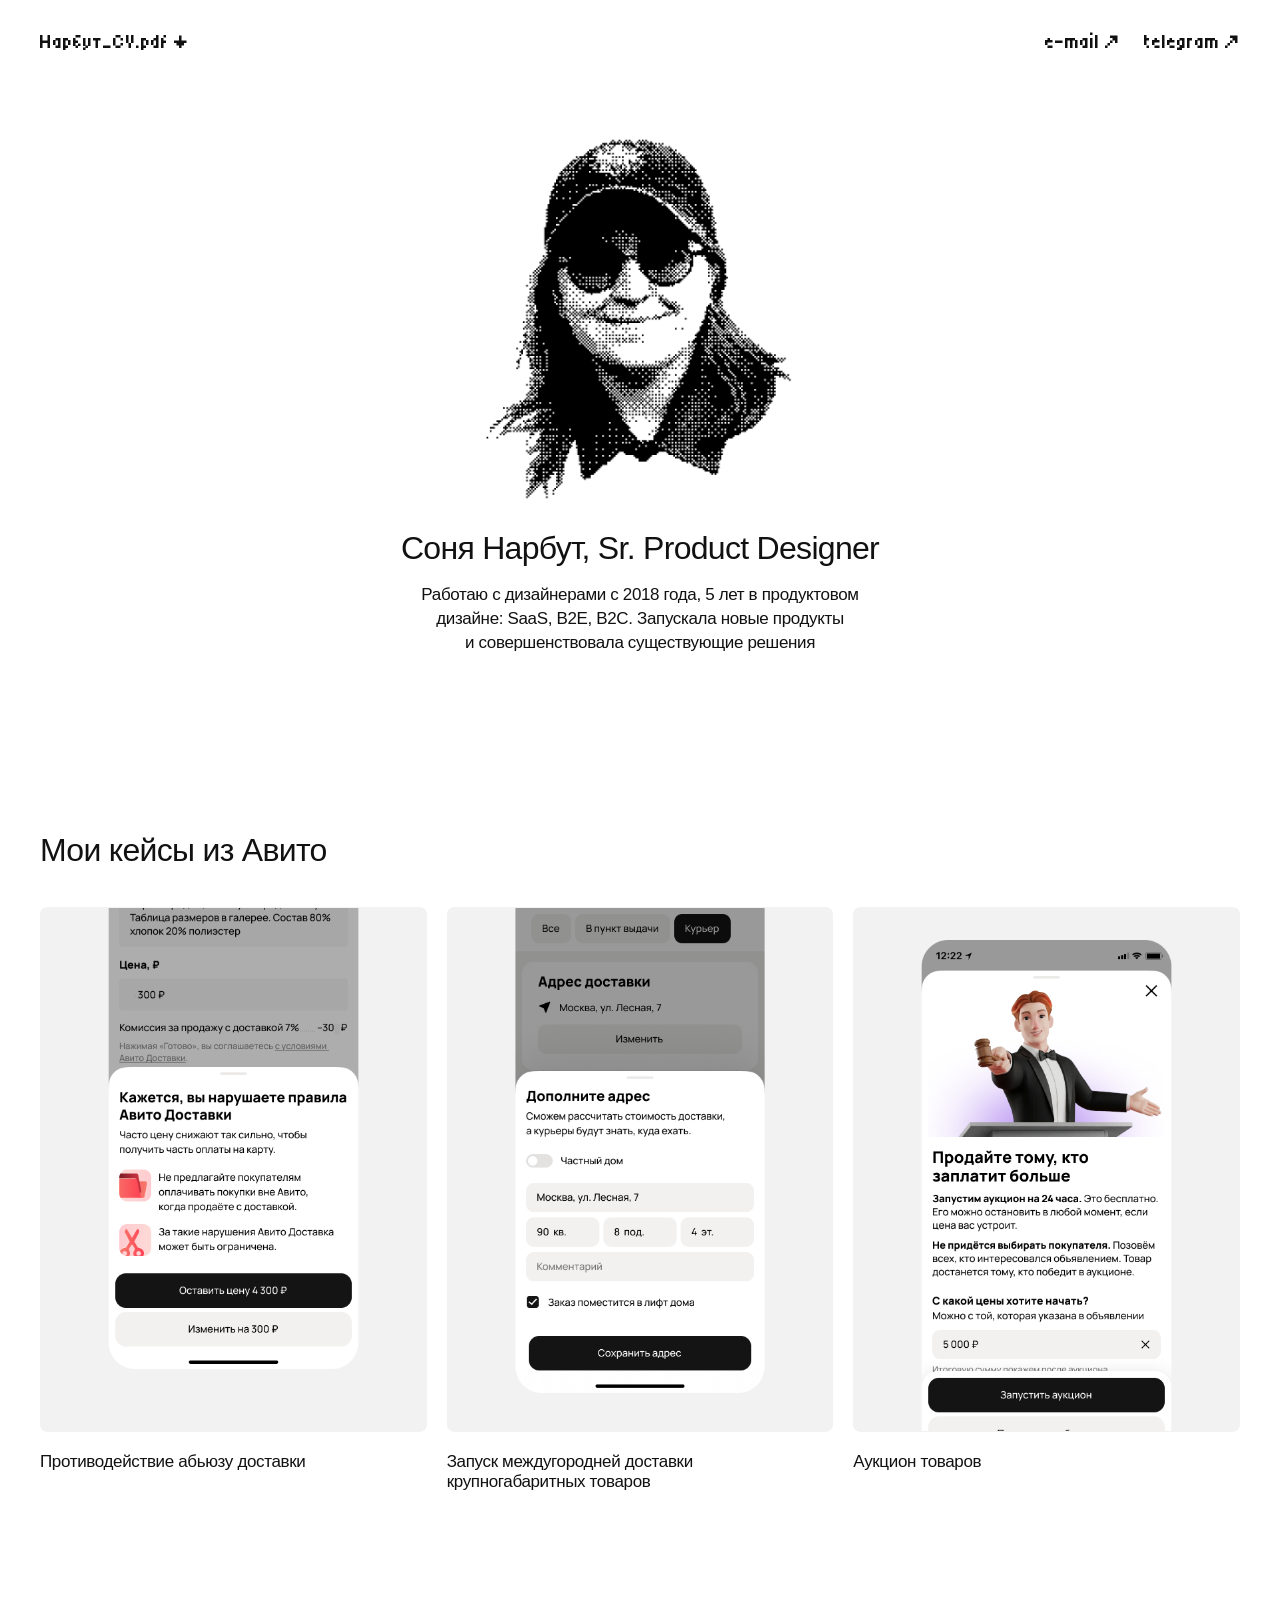
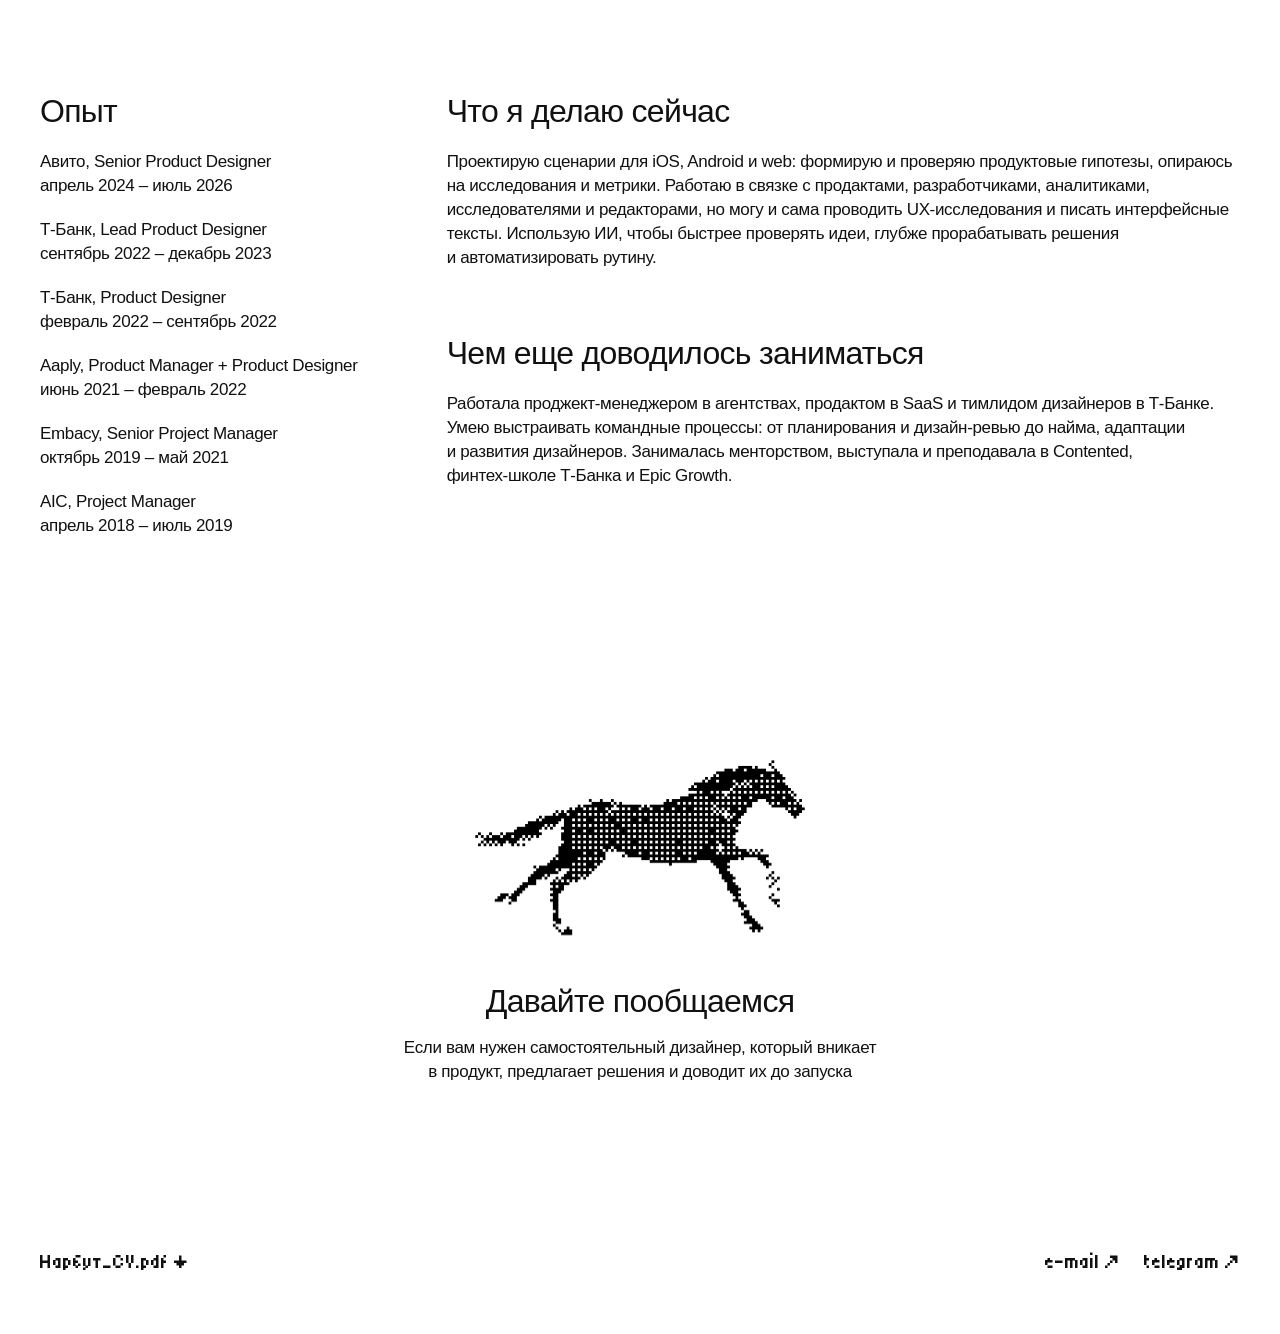
==== index.html @ 5c255e0e "Publish portfolio with case studies and CV" ====
<!doctype html>
<html lang="ru">
<head>
<meta charset="UTF-8">
<meta name="viewport" content="width=device-width, initial-scale=1">
<title>Соня Нарбут — Sr. Product Designer</title>
<meta name="description" content="Портфолио Сони Нарбут, Sr. Product Designer. Кейсы из Авито и опыт работы.">
<link rel="stylesheet" href="styles.css?v=nav-half">
<script src="links.js" defer></script>
<script src="portrait.js" defer></script>
<script src="horse.js" defer></script>
<script src="abuse.js" defer></script>
<script src="delivery.js" defer></script>
<script src="auction.js" defer></script>
</head>
<body>
<header class="navigation container" aria-label="Контакты">
<a data-link="cv" aria-disabled="true">Нарбут_CV.pdf <span aria-hidden="true">↓</span></a>
<div class="social"><a data-link="email" aria-disabled="true"><span class="no-break">e-mail</span> <span aria-hidden="true">↗</span></a><a data-link="telegram" aria-disabled="true">telegram <span aria-hidden="true">↗</span></a></div>
</header>
<main>
<section class="hero container" aria-labelledby="intro-title">
<img class="portrait" draggable="false" src="assets/portrait/1.png" alt="Пиксельный портрет Сони Нарбут" width="1440" height="1556">
<h1 id="intro-title">Соня Нарбут, Sr. Product Designer</h1>
<p>Работаю с&nbsp;дизайнерами с&nbsp;2018 года, 5 лет в&nbsp;продуктовом<br class="desktop-break"> дизайне: SaaS, B2E, B2C. Запускала новые продукты<br class="desktop-break"> и&nbsp;совершенствовала существующие решения</p>
</section>
<section class="cases container" aria-labelledby="cases-title">
<h2 id="cases-title">Мои кейсы из&nbsp;Авито</h2>
<div class="case-grid">
<a class="case" data-link="abuse" href="abuse.html"><div class="case-image abuse-image"><img src="assets/abuse/1.png" width="581" height="786" draggable="false" alt="Противодействие абьюзу доставки — интерфейс Авито"></div><h3>Противодействие абьюзу доставки</h3></a>
<a class="case" data-link="delivery" href="delivery.html"><div class="case-image delivery-image"><img src="assets/delivery/1.png" width="581" height="786" draggable="false" alt="Междугородняя доставка крупногабаритных товаров — интерфейс Авито"></div><h3>Запуск междугородней доставки<br> крупногабаритных товаров</h3></a>
<a class="case" data-link="auction" href="auction.html"><div class="case-image auction-image"><img src="assets/auction/1.png" width="581" height="786" draggable="false" alt="Аукцион товаров — интерфейс Авито"></div><h3>Аукцион товаров</h3></a>
</div>
</section>
<section class="experience container" aria-label="Опыт и навыки">
<div class="career"><h2>Опыт</h2><div class="jobs">
<p>Авито, Senior Product Designer<br>апрель 2024 – июль 2026</p>
<p><span class="no-break">Т-Банк</span>, Lead Product Designer<br>сентябрь 2022 – декабрь 2023</p>
<p><span class="no-break">Т-Банк</span>, Product Designer<br>февраль 2022 – сентябрь 2022</p>
<p>Aaply, Product Manager + Product Designer<br>июнь 2021 – февраль 2022</p>
<p>Embacy, Senior Project Manager<br>октябрь 2019 – май 2021</p>
<p>AIC, Project Manager<br>апрель 2018 – июль 2019</p>
</div></div>
<div class="about"><section><h2>Что я делаю сейчас</h2><p>Проектирую сценарии для&nbsp;iOS, Android и&nbsp;web: формирую и&nbsp;проверяю продуктовые гипотезы, опираюсь на&nbsp;исследования и&nbsp;метрики. Работаю в&nbsp;связке с&nbsp;продактами, разработчиками, аналитиками, исследователями и&nbsp;редакторами, но могу и&nbsp;сама проводить <span class="no-break">UX-исследования</span> и&nbsp;писать интерфейсные тексты. Использую ИИ, чтобы быстрее проверять идеи, глубже прорабатывать решения и&nbsp;автоматизировать рутину.</p></section>
<section><h2>Чем еще доводилось заниматься</h2><p>Работала <span class="no-break">проджект-менеджером</span> в&nbsp;агентствах, продактом в&nbsp;SaaS и&nbsp;тимлидом дизайнеров в&nbsp;<span class="no-break">Т-Банке</span>. Умею выстраивать командные процессы: от&nbsp;планирования и&nbsp;<span class="no-break">дизайн-ревью</span> до&nbsp;найма, адаптации и&nbsp;развития дизайнеров. Занималась менторством, выступала и&nbsp;преподавала в&nbsp;Contented, <span class="no-break">финтех-школе</span> <span class="no-break">Т-Банка</span> и&nbsp;Epic Growth.</p></section></div>
</section>
<section class="contact container" aria-labelledby="contact-title">
<div class="horse-stage"><img class="horse" draggable="false" src="assets/horse/1.png" alt="Пиксельная лошадь" width="1500" height="1386"></div>
<h2 id="contact-title">Давайте пообщаемся</h2>
<p>Если вам нужен самостоятельный дизайнер, который вникает<br class="desktop-break"> в&nbsp;продукт, предлагает решения и&nbsp;доводит их до&nbsp;запуска</p>
</section>
</main>
<footer class="navigation container" aria-label="Контакты">
<a data-link="cv" aria-disabled="true">Нарбут_CV.pdf <span aria-hidden="true">↓</span></a>
<div class="social"><a data-link="email" aria-disabled="true"><span class="no-break">e-mail</span> <span aria-hidden="true">↗</span></a><a data-link="telegram" aria-disabled="true">telegram <span aria-hidden="true">↗</span></a></div>
</footer>
</body>
</html>
---- styles.css ----
@font-face{font-family:Tiny5;src:url('assets/Tiny5-Regular.ttf') format('truetype');font-style:normal;font-weight:400;font-display:swap}
*{box-sizing:border-box}body{margin:0;background:#fff;color:#111;font-family:Arial,sans-serif;font-size:17px;line-height:24px;letter-spacing:-.35px}h1,h2,h3,p{margin:0}h1,h2{font-size:32px;line-height:38px;font-weight:400;letter-spacing:-.7px}a{color:inherit;text-decoration:none}a[href]{cursor:pointer}a:focus-visible{outline:2px solid #111;outline-offset:6px}.container{width:calc(100% - 80px);max-width:1200px;margin-inline:auto}.navigation{display:flex;justify-content:space-between;align-items:center;font-family:Tiny5,Arial,sans-serif;font-size:20px;line-height:24px;letter-spacing:0}.navigation .social{display:flex;gap:24px}header.navigation{padding-top:30px}.hero{text-align:center;padding-top:84px}.portrait{display:block;width:340px;height:auto;margin:0 auto 24px}.hero p{margin-top:16px}.cases{margin-top:176px}.cases h2{margin-bottom:38px}.case-grid{display:grid;grid-template-columns:repeat(3,minmax(0,1fr));gap:20px}.case-image{background:#f2f2f2;height:525px;border-radius:8px;overflow:hidden}.case h3{font-size:17px;line-height:20px;font-weight:400;margin-top:20px}.experience{display:grid;grid-template-columns:386.667px minmax(0,1fr);gap:20px;margin-top:200px}.experience h2{margin-bottom:20px}.jobs{display:grid;gap:20px}.about section+section{margin-top:64px}.contact{text-align:center;margin-top:120px}.contact img{display:block;width:713px;max-width:100%;height:auto;margin:0 auto 24px}.contact p{margin-top:16px}footer.navigation{margin-top:166px;padding-bottom:60px}
@media(max-width:1000px){.container{width:calc(100% - 64px)}.hero{padding-top:72px}.cases{margin-top:140px}.case-image{height:auto;aspect-ratio:386.667/525}.experience{grid-template-columns:1fr 1.8fr;margin-top:140px;gap:32px}.contact{margin-top:60px}footer.navigation{margin-top:130px}.about section+section{margin-top:48px}}
@media(max-width:600px){.container{width:calc(100% - 40px)}body{font-size:17px;line-height:24px;letter-spacing:-.35px}h1,h2{font-size:28px;line-height:34px;letter-spacing:-.6px}.navigation{font-size:18px;line-height:22px}.navigation .social{gap:14px}header.navigation{padding-top:14px}.hero{padding-top:60px}.portrait{width:260px;max-width:100%;margin-bottom:24px}.hero h1{max-width:360px;margin:auto}.desktop-break{display:none}.hero p{max-width:380px;margin:18px auto 0}.cases{margin-top:100px}.cases h2{margin-bottom:28px}.case-grid{grid-template-columns:1fr;gap:36px}.case-image{aspect-ratio:386.667/525}.case h3{margin-top:16px}.experience{grid-template-columns:1fr;gap:56px;margin-top:100px}.about section+section{margin-top:44px}.contact{margin-top:20px}.contact img{width:100%;margin-bottom:24px}.contact p{margin-top:18px}footer.navigation{margin-top:100px;padding-bottom:32px}}
@media(max-width:359px){.navigation{font-size:16px}.navigation .social{gap:10px}}

.horse-stage{height:320px;display:flex;align-items:center;justify-content:center;margin:0 auto 4px}.contact .horse-stage .horse{display:block;width:100%;height:100%;max-width:713px;object-fit:contain;object-position:center;margin:0}

.no-break{white-space:nowrap}

.abuse-image,.delivery-image,.auction-image{overflow:hidden}.abuse-image img,.delivery-image img,.auction-image img{display:block;width:100%;height:100%;object-fit:contain}
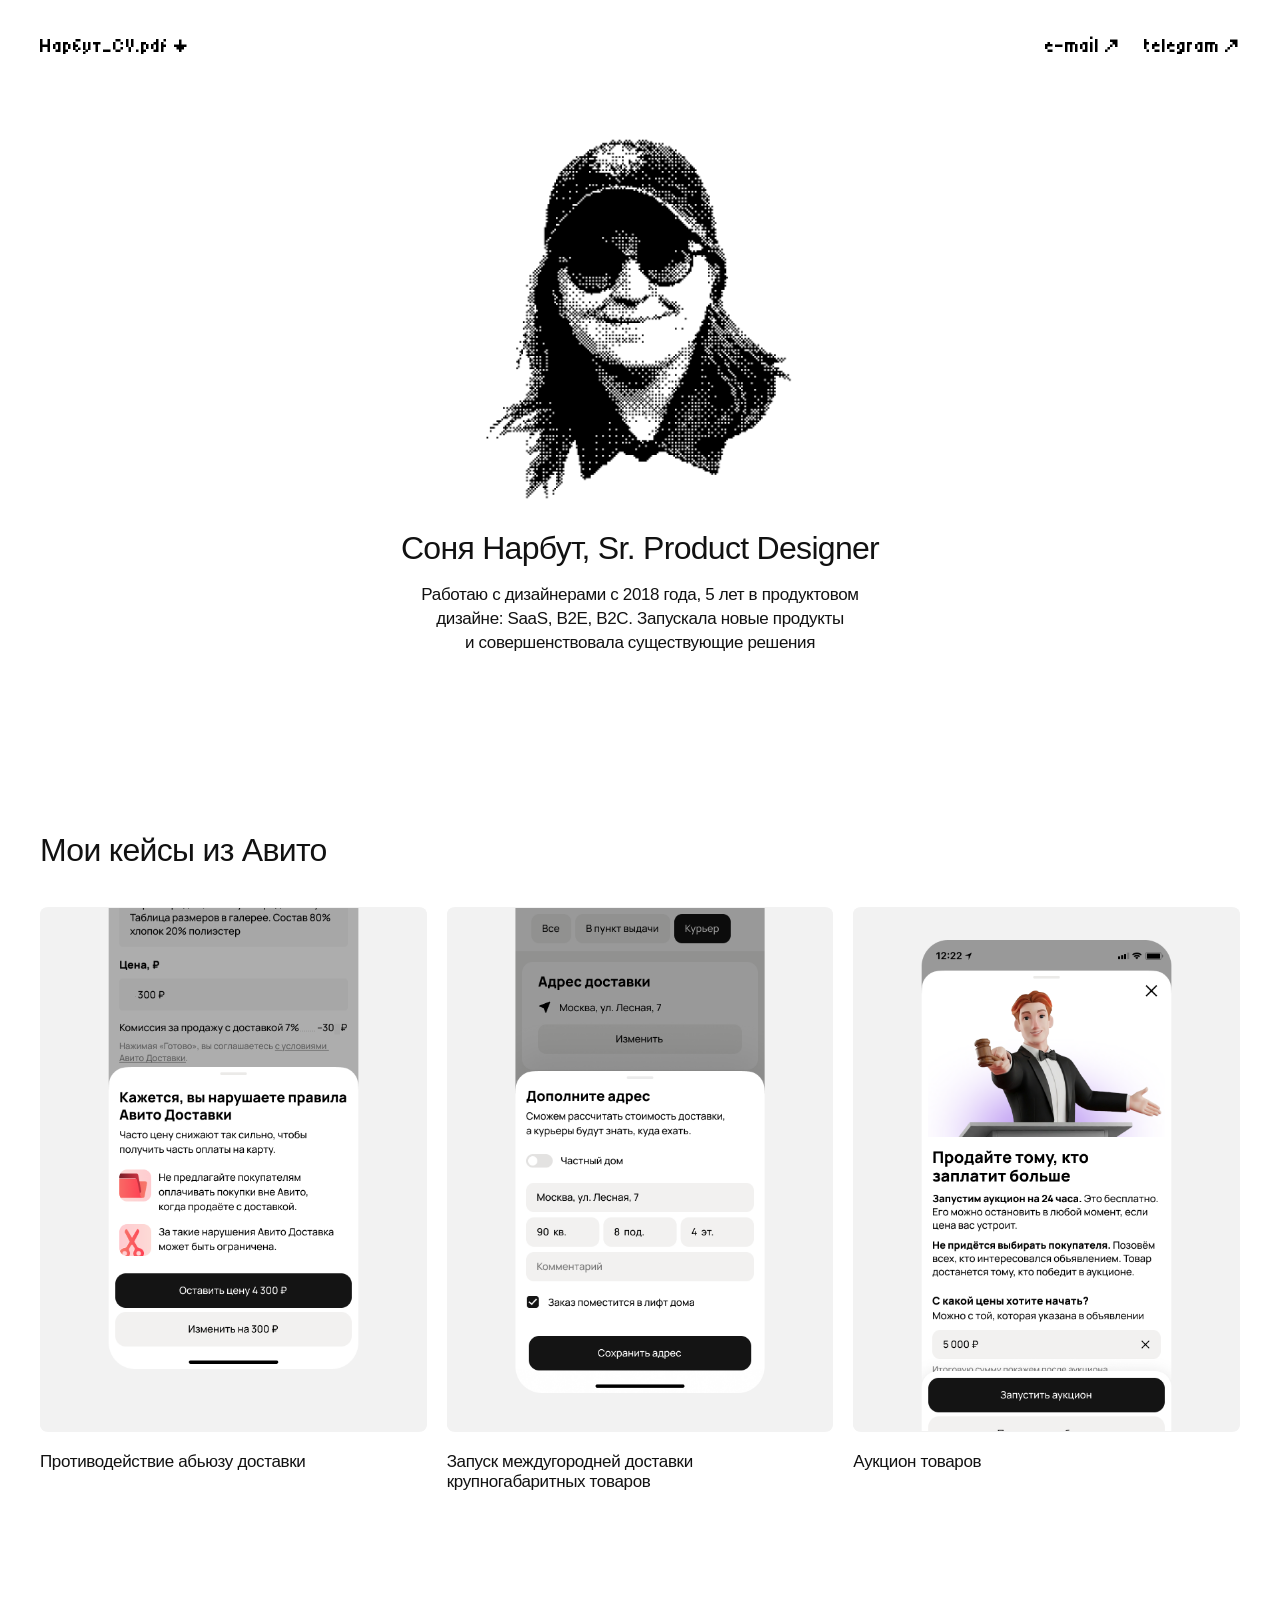
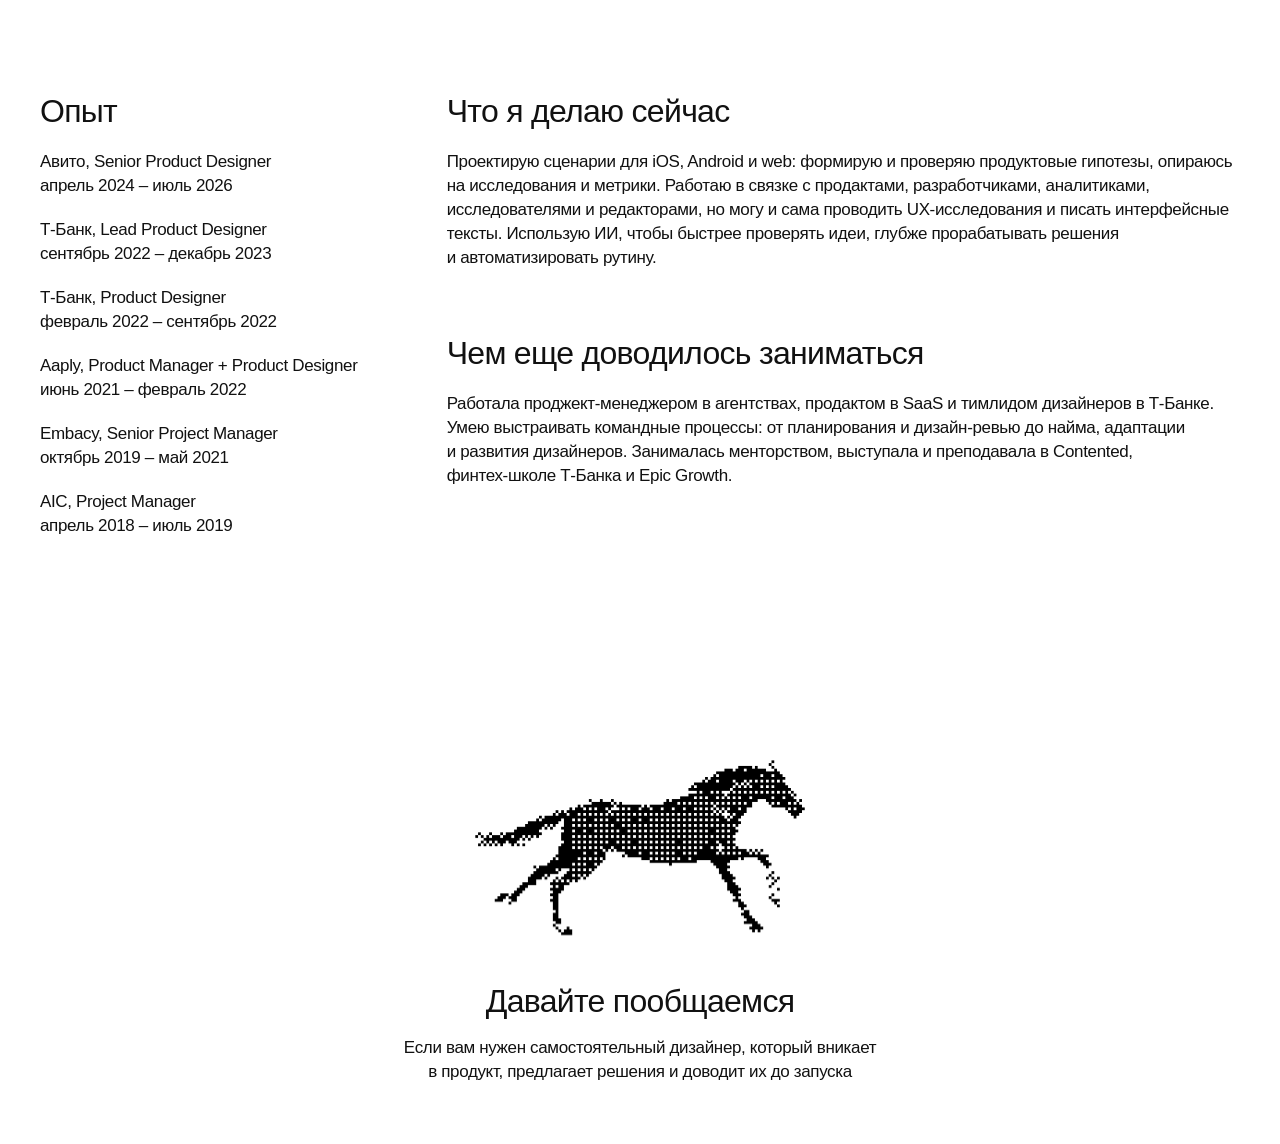
==== commit 95b9d3f2: "Keep one fixed inverted navigation on homepage" ====
--- a/index.html
+++ b/index.html
@@ -1,11 +1,12 @@
 <!doctype html>
 <html lang="ru">
 <head>
+<meta name="robots" content="noindex, nofollow, noimageindex">
 <meta charset="UTF-8">
 <meta name="viewport" content="width=device-width, initial-scale=1">
 <title>Соня Нарбут — Sr. Product Designer</title>
 <meta name="description" content="Портфолио Сони Нарбут, Sr. Product Designer. Кейсы из Авито и опыт работы.">
-<link rel="stylesheet" href="styles.css?v=nav-half">
+<link rel="stylesheet" href="styles.css?v=fixed-nav">
 <script src="links.js" defer></script>
 <script src="portrait.js" defer></script>
 <script src="horse.js" defer></script>
@@ -50,9 +51,6 @@
 <p>Если вам нужен самостоятельный дизайнер, который вникает<br class="desktop-break"> в&nbsp;продукт, предлагает решения и&nbsp;доводит их до&nbsp;запуска</p>
 </section>
 </main>
-<footer class="navigation container" aria-label="Контакты">
-<a data-link="cv" aria-disabled="true">Нарбут_CV.pdf <span aria-hidden="true">↓</span></a>
-<div class="social"><a data-link="email" aria-disabled="true"><span class="no-break">e-mail</span> <span aria-hidden="true">↗</span></a><a data-link="telegram" aria-disabled="true">telegram <span aria-hidden="true">↗</span></a></div>
-</footer>
+
 </body>
 </html>
--- a/styles.css
+++ b/styles.css
@@ -1,7 +1,7 @@
 @font-face{font-family:Tiny5;src:url('assets/Tiny5-Regular.ttf') format('truetype');font-style:normal;font-weight:400;font-display:swap}
-*{box-sizing:border-box}body{margin:0;background:#fff;color:#111;font-family:Arial,sans-serif;font-size:17px;line-height:24px;letter-spacing:-.35px}h1,h2,h3,p{margin:0}h1,h2{font-size:32px;line-height:38px;font-weight:400;letter-spacing:-.7px}a{color:inherit;text-decoration:none}a[href]{cursor:pointer}a:focus-visible{outline:2px solid #111;outline-offset:6px}.container{width:calc(100% - 80px);max-width:1200px;margin-inline:auto}.navigation{display:flex;justify-content:space-between;align-items:center;font-family:Tiny5,Arial,sans-serif;font-size:20px;line-height:24px;letter-spacing:0}.navigation .social{display:flex;gap:24px}header.navigation{padding-top:30px}.hero{text-align:center;padding-top:84px}.portrait{display:block;width:340px;height:auto;margin:0 auto 24px}.hero p{margin-top:16px}.cases{margin-top:176px}.cases h2{margin-bottom:38px}.case-grid{display:grid;grid-template-columns:repeat(3,minmax(0,1fr));gap:20px}.case-image{background:#f2f2f2;height:525px;border-radius:8px;overflow:hidden}.case h3{font-size:17px;line-height:20px;font-weight:400;margin-top:20px}.experience{display:grid;grid-template-columns:386.667px minmax(0,1fr);gap:20px;margin-top:200px}.experience h2{margin-bottom:20px}.jobs{display:grid;gap:20px}.about section+section{margin-top:64px}.contact{text-align:center;margin-top:120px}.contact img{display:block;width:713px;max-width:100%;height:auto;margin:0 auto 24px}.contact p{margin-top:16px}footer.navigation{margin-top:166px;padding-bottom:60px}
-@media(max-width:1000px){.container{width:calc(100% - 64px)}.hero{padding-top:72px}.cases{margin-top:140px}.case-image{height:auto;aspect-ratio:386.667/525}.experience{grid-template-columns:1fr 1.8fr;margin-top:140px;gap:32px}.contact{margin-top:60px}footer.navigation{margin-top:130px}.about section+section{margin-top:48px}}
-@media(max-width:600px){.container{width:calc(100% - 40px)}body{font-size:17px;line-height:24px;letter-spacing:-.35px}h1,h2{font-size:28px;line-height:34px;letter-spacing:-.6px}.navigation{font-size:18px;line-height:22px}.navigation .social{gap:14px}header.navigation{padding-top:14px}.hero{padding-top:60px}.portrait{width:260px;max-width:100%;margin-bottom:24px}.hero h1{max-width:360px;margin:auto}.desktop-break{display:none}.hero p{max-width:380px;margin:18px auto 0}.cases{margin-top:100px}.cases h2{margin-bottom:28px}.case-grid{grid-template-columns:1fr;gap:36px}.case-image{aspect-ratio:386.667/525}.case h3{margin-top:16px}.experience{grid-template-columns:1fr;gap:56px;margin-top:100px}.about section+section{margin-top:44px}.contact{margin-top:20px}.contact img{width:100%;margin-bottom:24px}.contact p{margin-top:18px}footer.navigation{margin-top:100px;padding-bottom:32px}}
+*{box-sizing:border-box}body{margin:0;background:#fff;color:#111;font-family:Arial,sans-serif;font-size:17px;line-height:24px;letter-spacing:-.35px}h1,h2,h3,p{margin:0}h1,h2{font-size:32px;line-height:38px;font-weight:400;letter-spacing:-.7px}a{color:inherit;text-decoration:none}a[href]{cursor:pointer}a:focus-visible{outline:2px solid #111;outline-offset:6px}.container{width:calc(100% - 80px);max-width:1200px;margin-inline:auto}.navigation{display:flex;justify-content:space-between;align-items:center;font-family:Tiny5,Arial,sans-serif;font-size:20px;line-height:24px;letter-spacing:0}.navigation .social{display:flex;gap:24px}header.navigation{position:fixed;top:30px;left:0;right:0;z-index:10;color:#fff;mix-blend-mode:difference;pointer-events:none}header.navigation a{pointer-events:auto;padding:4px 0}header.navigation a:focus-visible{outline-color:currentColor}.hero{text-align:center;padding-top:138px}.portrait{display:block;width:340px;height:auto;margin:0 auto 24px}.hero p{margin-top:16px}.cases{margin-top:176px}.cases h2{margin-bottom:38px}.case-grid{display:grid;grid-template-columns:repeat(3,minmax(0,1fr));gap:20px}.case-image{background:#f2f2f2;height:525px;border-radius:8px;overflow:hidden}.case h3{font-size:17px;line-height:20px;font-weight:400;margin-top:20px}.experience{display:grid;grid-template-columns:386.667px minmax(0,1fr);gap:20px;margin-top:200px}.experience h2{margin-bottom:20px}.jobs{display:grid;gap:20px}.about section+section{margin-top:64px}.contact{text-align:center;margin-top:120px}.contact img{display:block;width:713px;max-width:100%;height:auto;margin:0 auto 24px}.contact p{margin-top:16px}.contact{padding-bottom:60px}
+@media(max-width:1000px){.container{width:calc(100% - 64px)}.hero{padding-top:126px}.cases{margin-top:140px}.case-image{height:auto;aspect-ratio:386.667/525}.experience{grid-template-columns:1fr 1.8fr;margin-top:140px;gap:32px}.contact{margin-top:60px}.about section+section{margin-top:48px}}
+@media(max-width:600px){.container{width:calc(100% - 40px)}body{font-size:17px;line-height:24px;letter-spacing:-.35px}h1,h2{font-size:28px;line-height:34px;letter-spacing:-.6px}.navigation{font-size:18px;line-height:22px}.navigation .social{gap:14px}header.navigation{top:12px}.hero{padding-top:96px}.portrait{width:260px;max-width:100%;margin-bottom:24px}.hero h1{max-width:360px;margin:auto}.desktop-break{display:none}.hero p{max-width:380px;margin:18px auto 0}.cases{margin-top:100px}.cases h2{margin-bottom:28px}.case-grid{grid-template-columns:1fr;gap:36px}.case-image{aspect-ratio:386.667/525}.case h3{margin-top:16px}.experience{grid-template-columns:1fr;gap:56px;margin-top:100px}.about section+section{margin-top:44px}.contact{margin-top:20px}.contact img{width:100%;margin-bottom:24px}.contact p{margin-top:18px}.contact{padding-bottom:32px}}
 @media(max-width:359px){.navigation{font-size:16px}.navigation .social{gap:10px}}
 
 .horse-stage{height:320px;display:flex;align-items:center;justify-content:center;margin:0 auto 4px}.contact .horse-stage .horse{display:block;width:100%;height:100%;max-width:713px;object-fit:contain;object-position:center;margin:0}
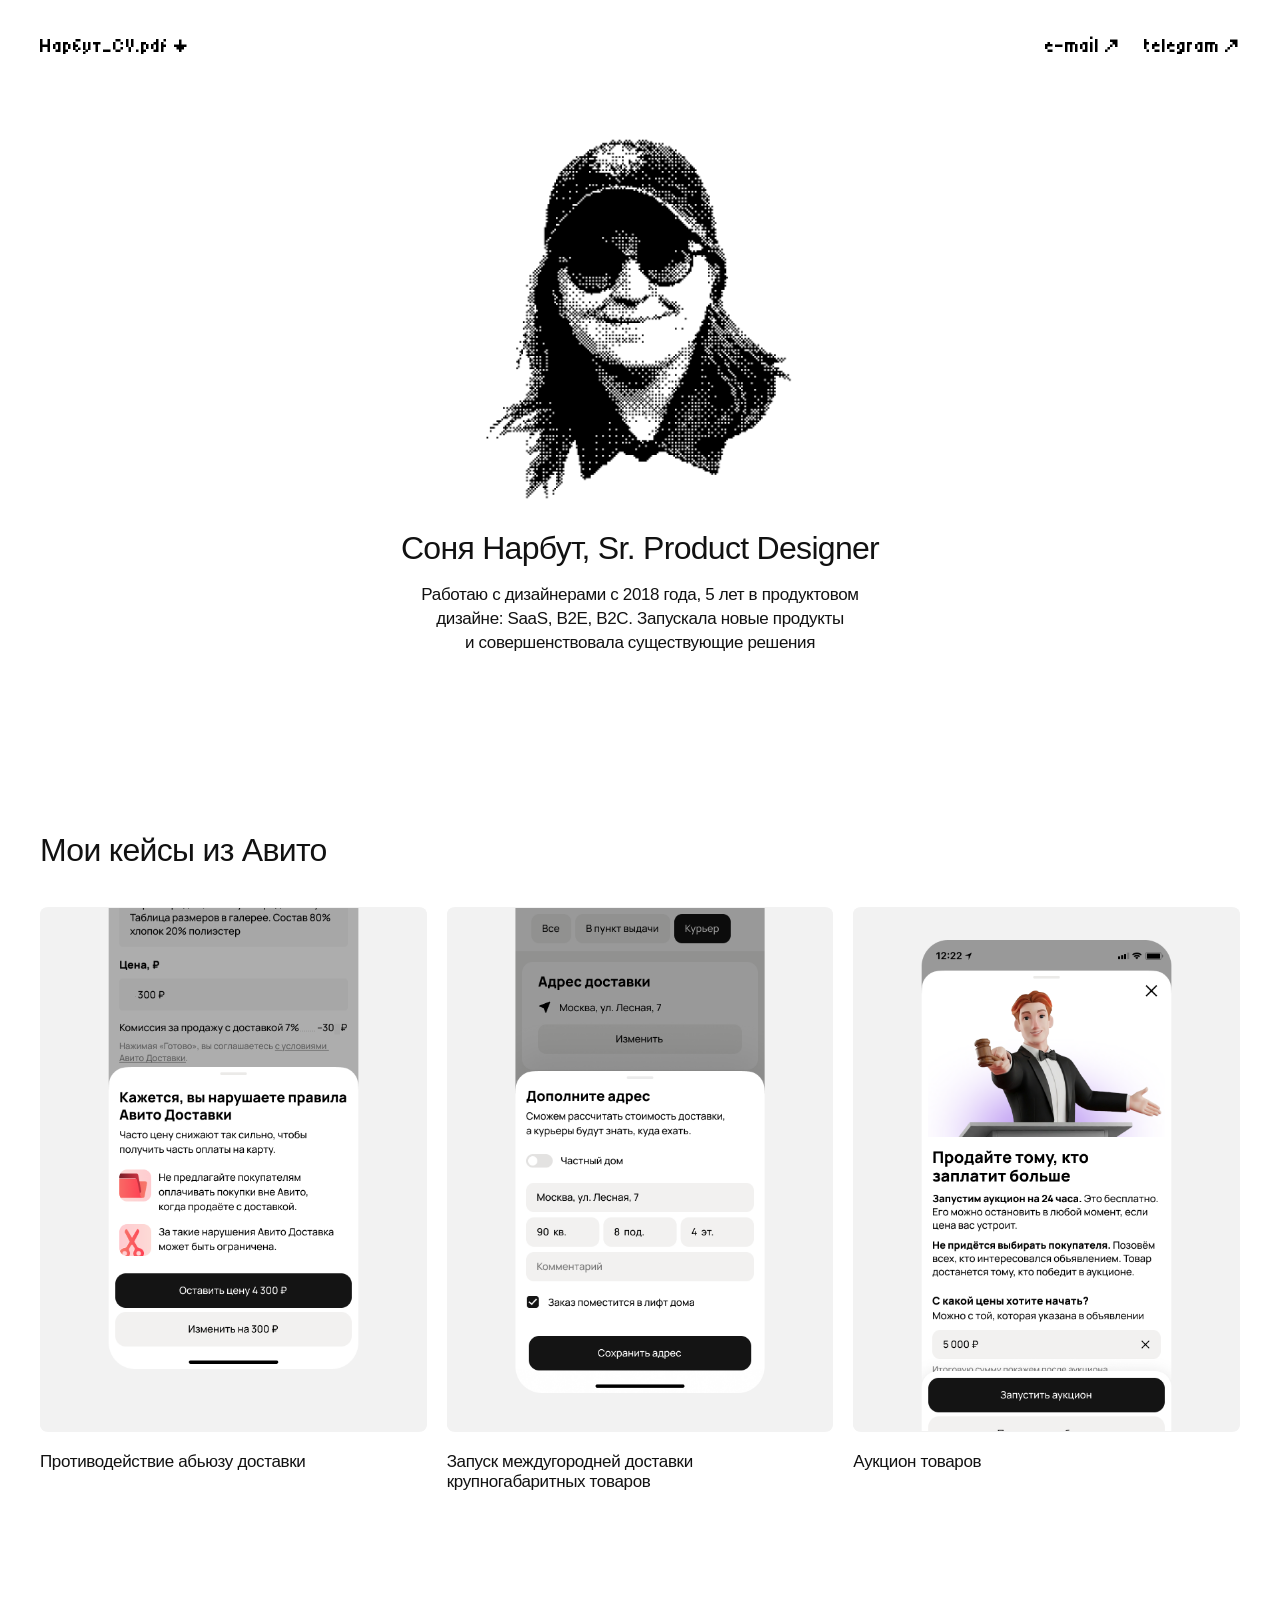
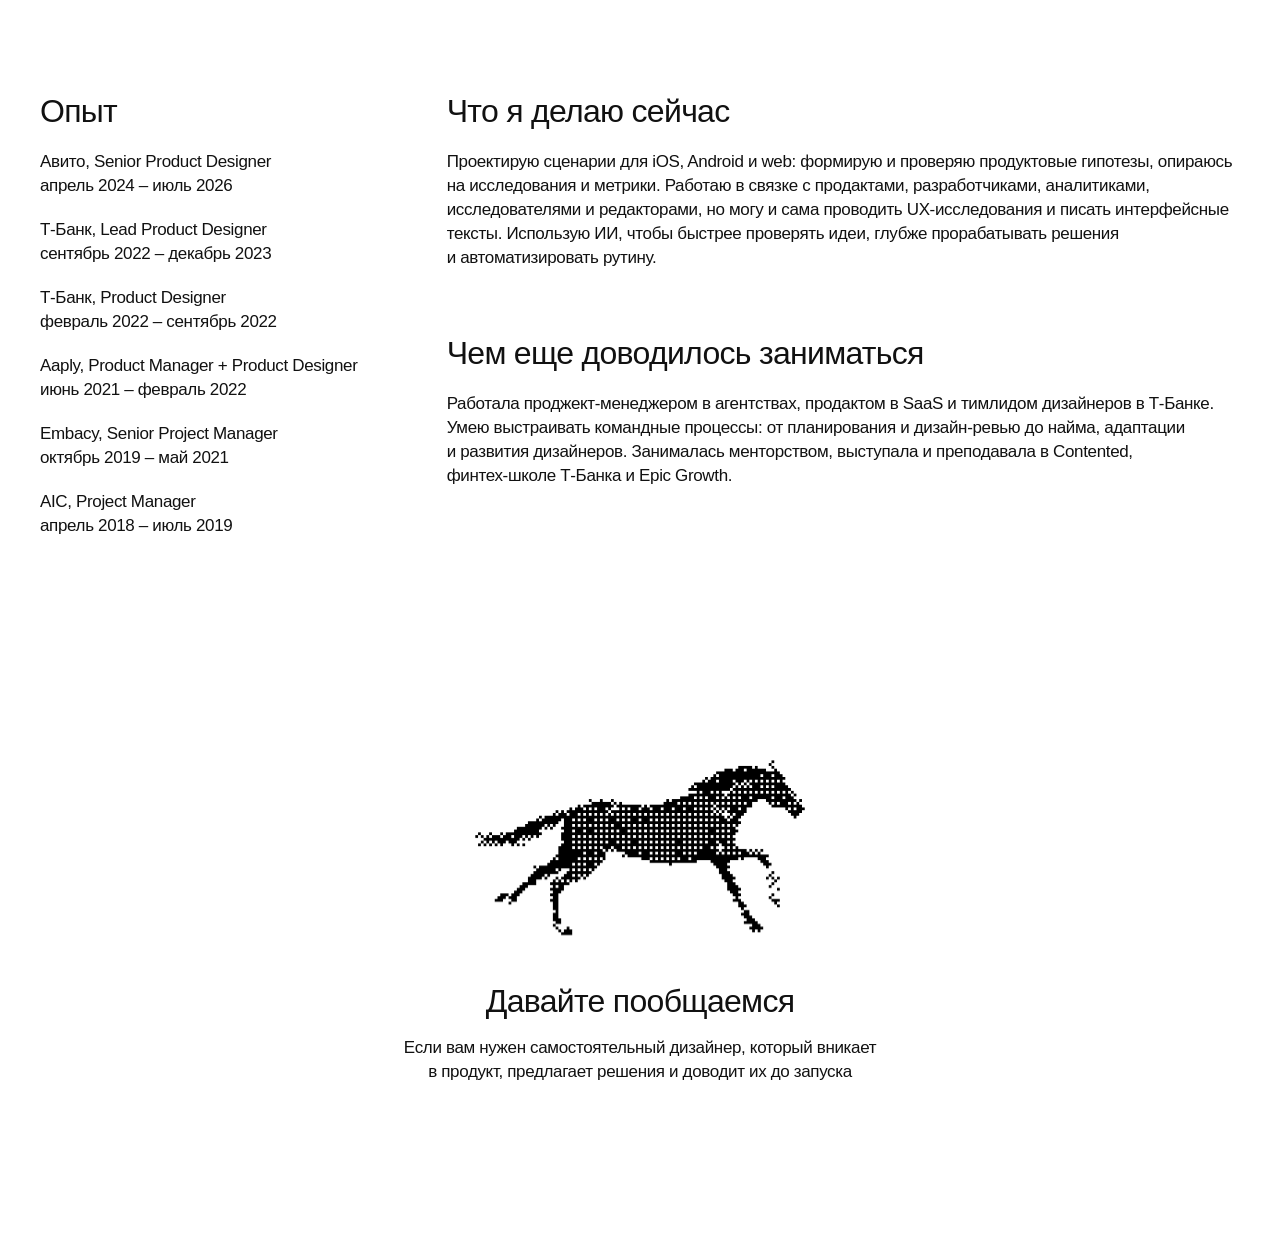
==== commit a84d24ae: "Add 100px bottom spacing to homepage contact section" ====
--- a/index.html
+++ b/index.html
@@ -6,7 +6,7 @@
 <meta name="viewport" content="width=device-width, initial-scale=1">
 <title>Соня Нарбут — Sr. Product Designer</title>
 <meta name="description" content="Портфолио Сони Нарбут, Sr. Product Designer. Кейсы из Авито и опыт работы.">
-<link rel="stylesheet" href="styles.css?v=fixed-nav">
+<link rel="stylesheet" href="styles.css?v=contact-space">
 <script src="links.js" defer></script>
 <script src="portrait.js" defer></script>
 <script src="horse.js" defer></script>
--- a/styles.css
+++ b/styles.css
@@ -1,7 +1,7 @@
 @font-face{font-family:Tiny5;src:url('assets/Tiny5-Regular.ttf') format('truetype');font-style:normal;font-weight:400;font-display:swap}
-*{box-sizing:border-box}body{margin:0;background:#fff;color:#111;font-family:Arial,sans-serif;font-size:17px;line-height:24px;letter-spacing:-.35px}h1,h2,h3,p{margin:0}h1,h2{font-size:32px;line-height:38px;font-weight:400;letter-spacing:-.7px}a{color:inherit;text-decoration:none}a[href]{cursor:pointer}a:focus-visible{outline:2px solid #111;outline-offset:6px}.container{width:calc(100% - 80px);max-width:1200px;margin-inline:auto}.navigation{display:flex;justify-content:space-between;align-items:center;font-family:Tiny5,Arial,sans-serif;font-size:20px;line-height:24px;letter-spacing:0}.navigation .social{display:flex;gap:24px}header.navigation{position:fixed;top:30px;left:0;right:0;z-index:10;color:#fff;mix-blend-mode:difference;pointer-events:none}header.navigation a{pointer-events:auto;padding:4px 0}header.navigation a:focus-visible{outline-color:currentColor}.hero{text-align:center;padding-top:138px}.portrait{display:block;width:340px;height:auto;margin:0 auto 24px}.hero p{margin-top:16px}.cases{margin-top:176px}.cases h2{margin-bottom:38px}.case-grid{display:grid;grid-template-columns:repeat(3,minmax(0,1fr));gap:20px}.case-image{background:#f2f2f2;height:525px;border-radius:8px;overflow:hidden}.case h3{font-size:17px;line-height:20px;font-weight:400;margin-top:20px}.experience{display:grid;grid-template-columns:386.667px minmax(0,1fr);gap:20px;margin-top:200px}.experience h2{margin-bottom:20px}.jobs{display:grid;gap:20px}.about section+section{margin-top:64px}.contact{text-align:center;margin-top:120px}.contact img{display:block;width:713px;max-width:100%;height:auto;margin:0 auto 24px}.contact p{margin-top:16px}.contact{padding-bottom:60px}
+*{box-sizing:border-box}body{margin:0;background:#fff;color:#111;font-family:Arial,sans-serif;font-size:17px;line-height:24px;letter-spacing:-.35px}h1,h2,h3,p{margin:0}h1,h2{font-size:32px;line-height:38px;font-weight:400;letter-spacing:-.7px}a{color:inherit;text-decoration:none}a[href]{cursor:pointer}a:focus-visible{outline:2px solid #111;outline-offset:6px}.container{width:calc(100% - 80px);max-width:1200px;margin-inline:auto}.navigation{display:flex;justify-content:space-between;align-items:center;font-family:Tiny5,Arial,sans-serif;font-size:20px;line-height:24px;letter-spacing:0}.navigation .social{display:flex;gap:24px}header.navigation{position:fixed;top:30px;left:0;right:0;z-index:10;color:#fff;mix-blend-mode:difference;pointer-events:none}header.navigation a{pointer-events:auto;padding:4px 0}header.navigation a:focus-visible{outline-color:currentColor}.hero{text-align:center;padding-top:138px}.portrait{display:block;width:340px;height:auto;margin:0 auto 24px}.hero p{margin-top:16px}.cases{margin-top:176px}.cases h2{margin-bottom:38px}.case-grid{display:grid;grid-template-columns:repeat(3,minmax(0,1fr));gap:20px}.case-image{background:#f2f2f2;height:525px;border-radius:8px;overflow:hidden}.case h3{font-size:17px;line-height:20px;font-weight:400;margin-top:20px}.experience{display:grid;grid-template-columns:386.667px minmax(0,1fr);gap:20px;margin-top:200px}.experience h2{margin-bottom:20px}.jobs{display:grid;gap:20px}.about section+section{margin-top:64px}.contact{text-align:center;margin-top:120px}.contact img{display:block;width:713px;max-width:100%;height:auto;margin:0 auto 24px}.contact p{margin-top:16px}.contact{padding-bottom:160px}
 @media(max-width:1000px){.container{width:calc(100% - 64px)}.hero{padding-top:126px}.cases{margin-top:140px}.case-image{height:auto;aspect-ratio:386.667/525}.experience{grid-template-columns:1fr 1.8fr;margin-top:140px;gap:32px}.contact{margin-top:60px}.about section+section{margin-top:48px}}
-@media(max-width:600px){.container{width:calc(100% - 40px)}body{font-size:17px;line-height:24px;letter-spacing:-.35px}h1,h2{font-size:28px;line-height:34px;letter-spacing:-.6px}.navigation{font-size:18px;line-height:22px}.navigation .social{gap:14px}header.navigation{top:12px}.hero{padding-top:96px}.portrait{width:260px;max-width:100%;margin-bottom:24px}.hero h1{max-width:360px;margin:auto}.desktop-break{display:none}.hero p{max-width:380px;margin:18px auto 0}.cases{margin-top:100px}.cases h2{margin-bottom:28px}.case-grid{grid-template-columns:1fr;gap:36px}.case-image{aspect-ratio:386.667/525}.case h3{margin-top:16px}.experience{grid-template-columns:1fr;gap:56px;margin-top:100px}.about section+section{margin-top:44px}.contact{margin-top:20px}.contact img{width:100%;margin-bottom:24px}.contact p{margin-top:18px}.contact{padding-bottom:32px}}
+@media(max-width:600px){.container{width:calc(100% - 40px)}body{font-size:17px;line-height:24px;letter-spacing:-.35px}h1,h2{font-size:28px;line-height:34px;letter-spacing:-.6px}.navigation{font-size:18px;line-height:22px}.navigation .social{gap:14px}header.navigation{top:12px}.hero{padding-top:96px}.portrait{width:260px;max-width:100%;margin-bottom:24px}.hero h1{max-width:360px;margin:auto}.desktop-break{display:none}.hero p{max-width:380px;margin:18px auto 0}.cases{margin-top:100px}.cases h2{margin-bottom:28px}.case-grid{grid-template-columns:1fr;gap:36px}.case-image{aspect-ratio:386.667/525}.case h3{margin-top:16px}.experience{grid-template-columns:1fr;gap:56px;margin-top:100px}.about section+section{margin-top:44px}.contact{margin-top:20px}.contact img{width:100%;margin-bottom:24px}.contact p{margin-top:18px}.contact{padding-bottom:132px}}
 @media(max-width:359px){.navigation{font-size:16px}.navigation .social{gap:10px}}
 
 .horse-stage{height:320px;display:flex;align-items:center;justify-content:center;margin:0 auto 4px}.contact .horse-stage .horse{display:block;width:100%;height:100%;max-width:713px;object-fit:contain;object-position:center;margin:0}
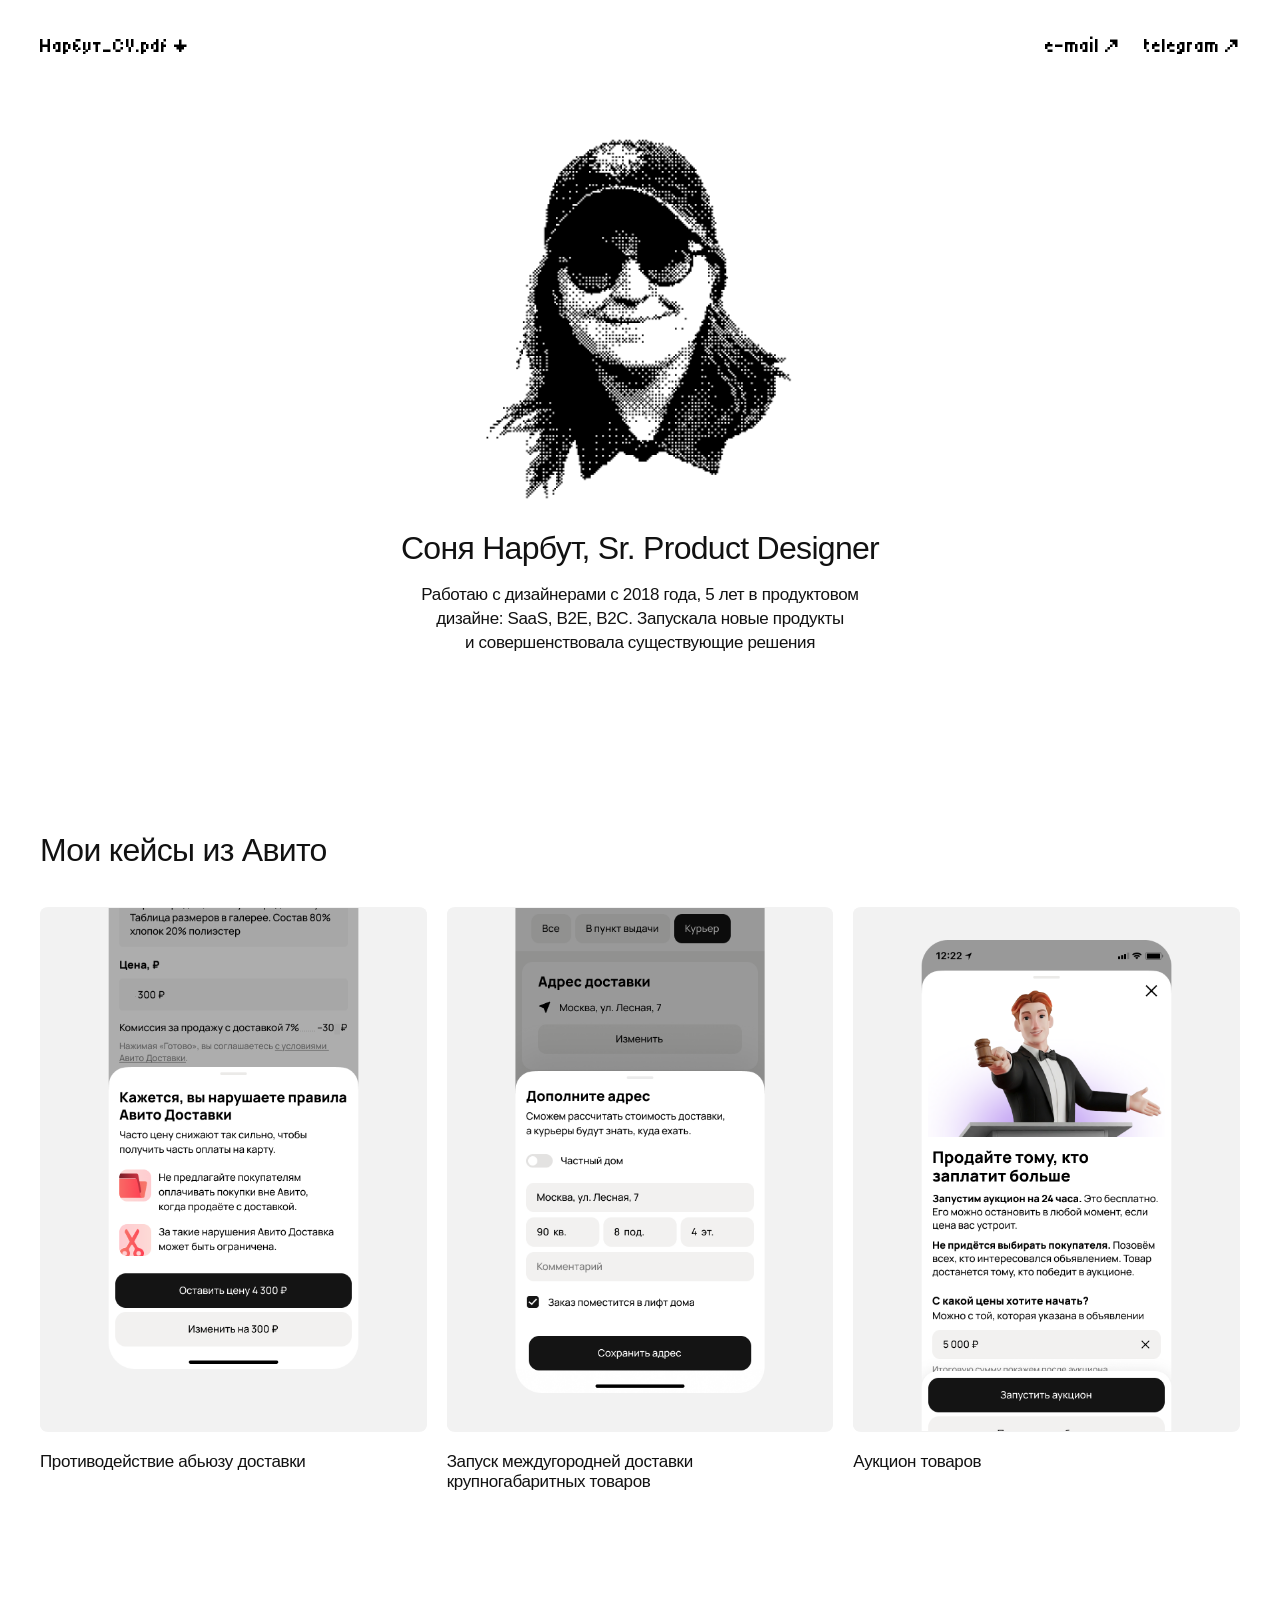
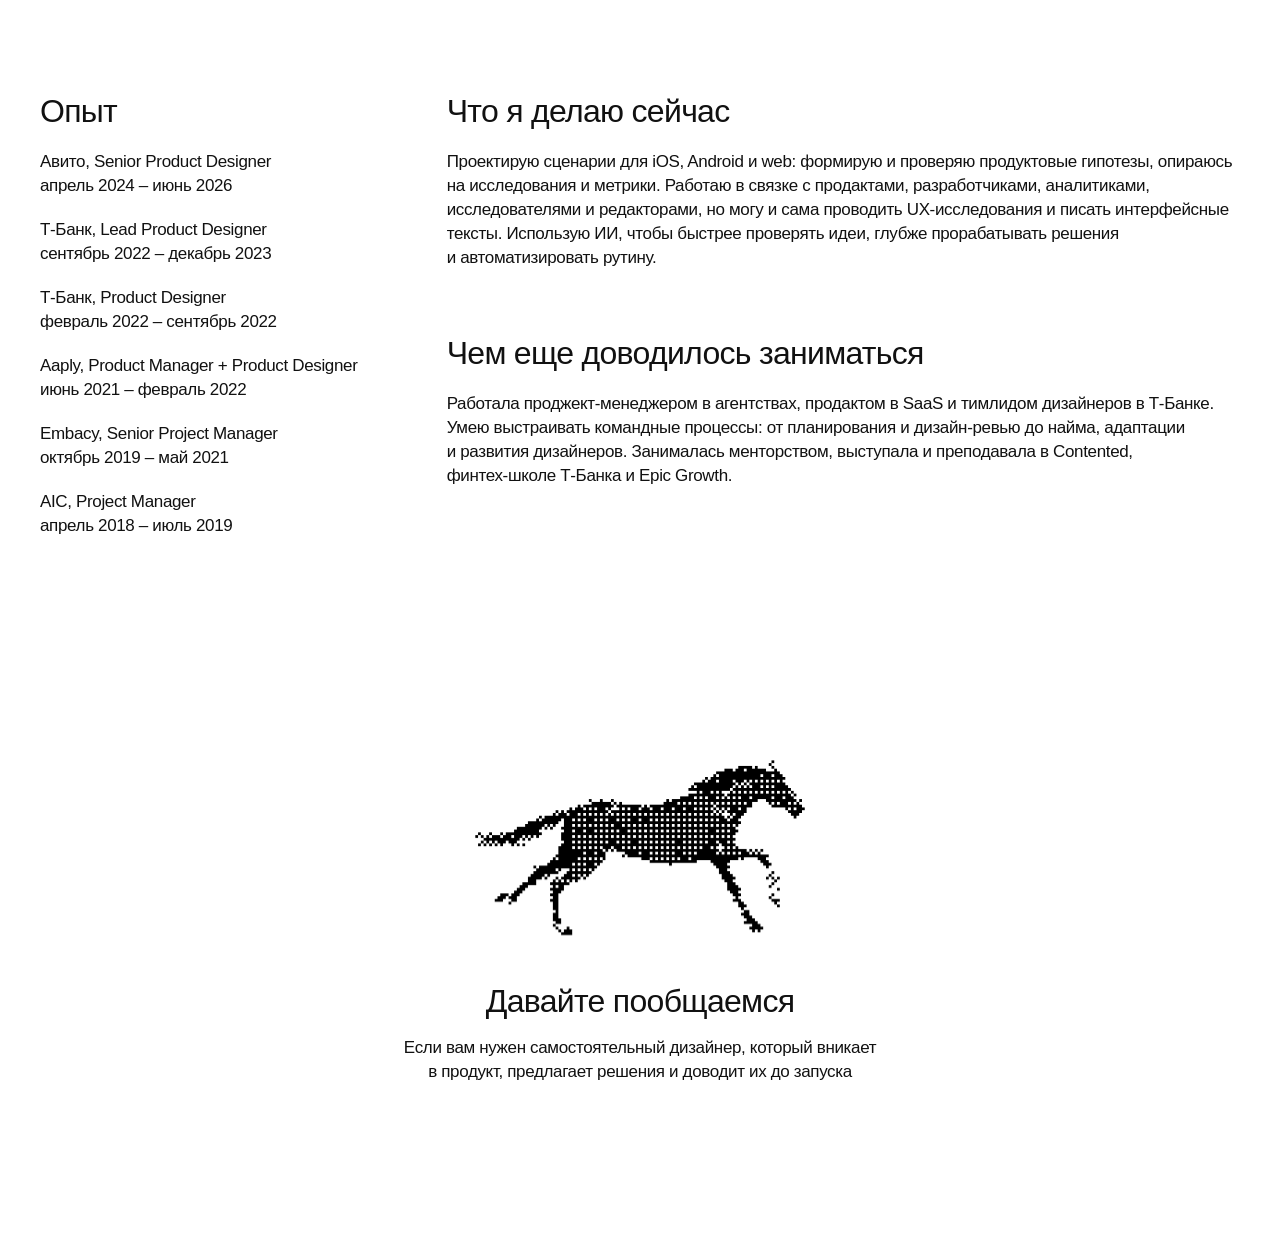
==== commit d4b112c6: "Correct Avito end date to June 2026" ====
--- a/index.html
+++ b/index.html
@@ -35,7 +35,7 @@
 </section>
 <section class="experience container" aria-label="Опыт и навыки">
 <div class="career"><h2>Опыт</h2><div class="jobs">
-<p>Авито, Senior Product Designer<br>апрель 2024 – июль 2026</p>
+<p>Авито, Senior Product Designer<br>апрель 2024 – июнь 2026</p>
 <p><span class="no-break">Т-Банк</span>, Lead Product Designer<br>сентябрь 2022 – декабрь 2023</p>
 <p><span class="no-break">Т-Банк</span>, Product Designer<br>февраль 2022 – сентябрь 2022</p>
 <p>Aaply, Product Manager + Product Designer<br>июнь 2021 – февраль 2022</p>
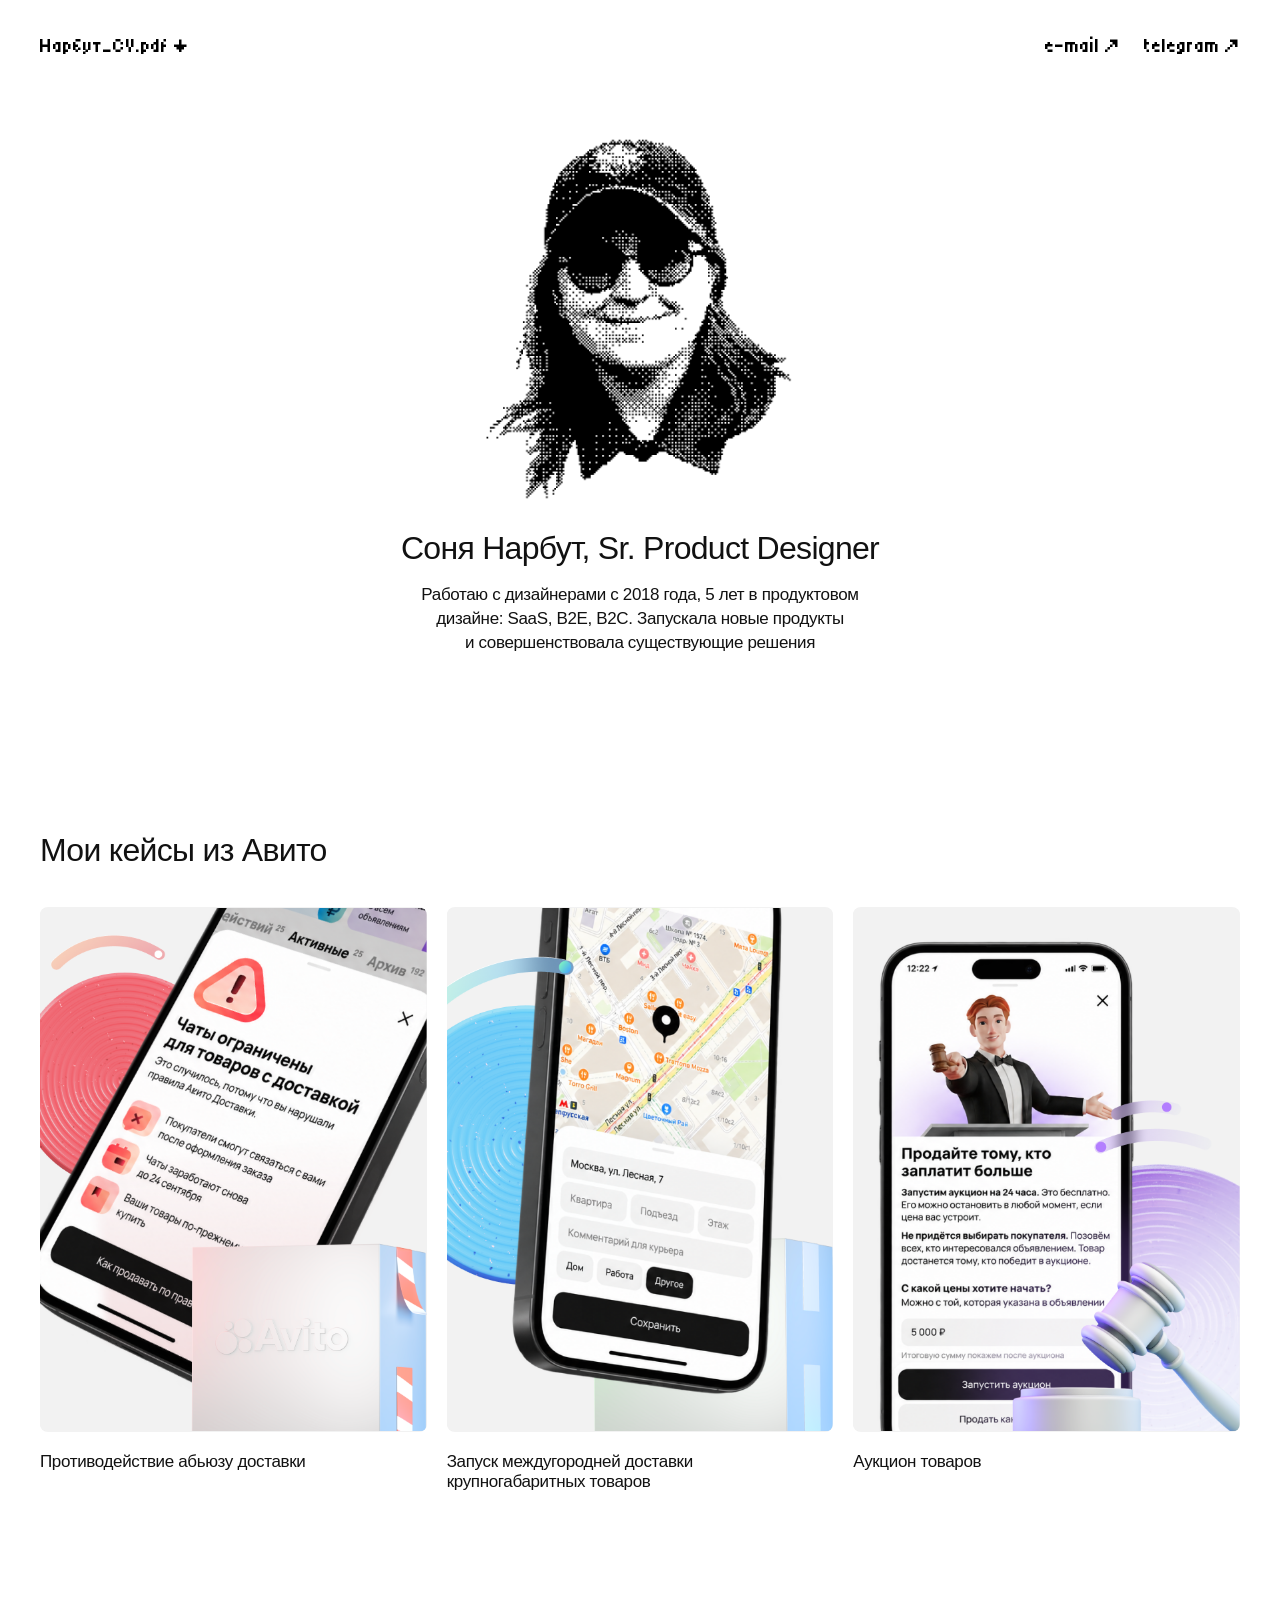
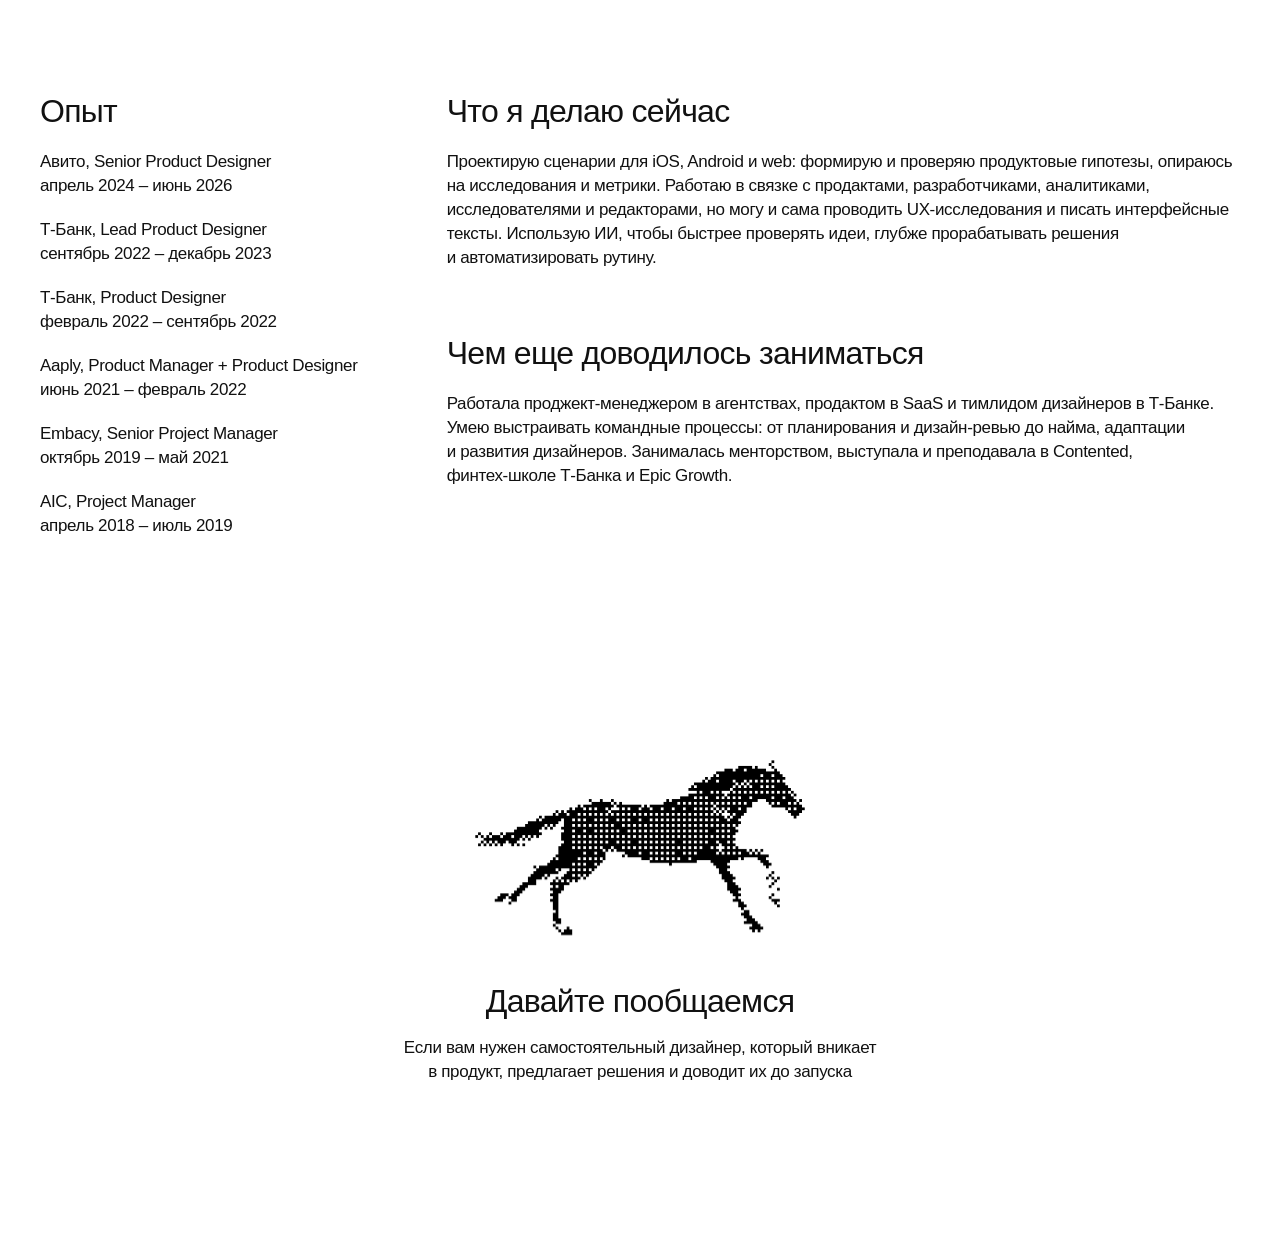
==== commit 467ad997: "Republish current portfolio with updated case covers" ====
--- a/index.html
+++ b/index.html
@@ -1,6 +1,7 @@
 <!doctype html>
 <html lang="ru">
 <head>
+<link rel="icon" type="image/png" sizes="32x32" href="favicon.png">
 <meta name="robots" content="noindex, nofollow, noimageindex">
 <meta charset="UTF-8">
 <meta name="viewport" content="width=device-width, initial-scale=1">
@@ -10,9 +11,9 @@
 <script src="links.js" defer></script>
 <script src="portrait.js" defer></script>
 <script src="horse.js" defer></script>
-<script src="abuse.js" defer></script>
-<script src="delivery.js" defer></script>
-<script src="auction.js" defer></script>
+<script src="abuse.js?v=covers" defer></script>
+<script src="delivery.js?v=covers" defer></script>
+<script src="auction.js?v=covers" defer></script>
 </head>
 <body>
 <header class="navigation container" aria-label="Контакты">
@@ -28,9 +29,9 @@
 <section class="cases container" aria-labelledby="cases-title">
 <h2 id="cases-title">Мои кейсы из&nbsp;Авито</h2>
 <div class="case-grid">
-<a class="case" data-link="abuse" href="abuse.html"><div class="case-image abuse-image"><img src="assets/abuse/1.png" width="581" height="786" draggable="false" alt="Противодействие абьюзу доставки — интерфейс Авито"></div><h3>Противодействие абьюзу доставки</h3></a>
-<a class="case" data-link="delivery" href="delivery.html"><div class="case-image delivery-image"><img src="assets/delivery/1.png" width="581" height="786" draggable="false" alt="Междугородняя доставка крупногабаритных товаров — интерфейс Авито"></div><h3>Запуск междугородней доставки<br> крупногабаритных товаров</h3></a>
-<a class="case" data-link="auction" href="auction.html"><div class="case-image auction-image"><img src="assets/auction/1.png" width="581" height="786" draggable="false" alt="Аукцион товаров — интерфейс Авито"></div><h3>Аукцион товаров</h3></a>
+<a class="case" data-link="abuse" href="abuse.html"><div class="case-image abuse-image"><img src="assets/covers/abuse.webp" width="581" height="786" draggable="false" alt="Противодействие абьюзу доставки — интерфейс Авито"></div><h3>Противодействие абьюзу доставки</h3></a>
+<a class="case" data-link="delivery" href="delivery.html"><div class="case-image delivery-image"><img src="assets/covers/delivery.webp" width="581" height="786" draggable="false" alt="Междугородняя доставка крупногабаритных товаров — интерфейс Авито"></div><h3>Запуск междугородней доставки<br> крупногабаритных товаров</h3></a>
+<a class="case" data-link="auction" href="auction.html"><div class="case-image auction-image"><img src="assets/covers/auction.webp" width="581" height="786" draggable="false" alt="Аукцион товаров — интерфейс Авито"></div><h3>Аукцион товаров</h3></a>
 </div>
 </section>
 <section class="experience container" aria-label="Опыт и навыки">
